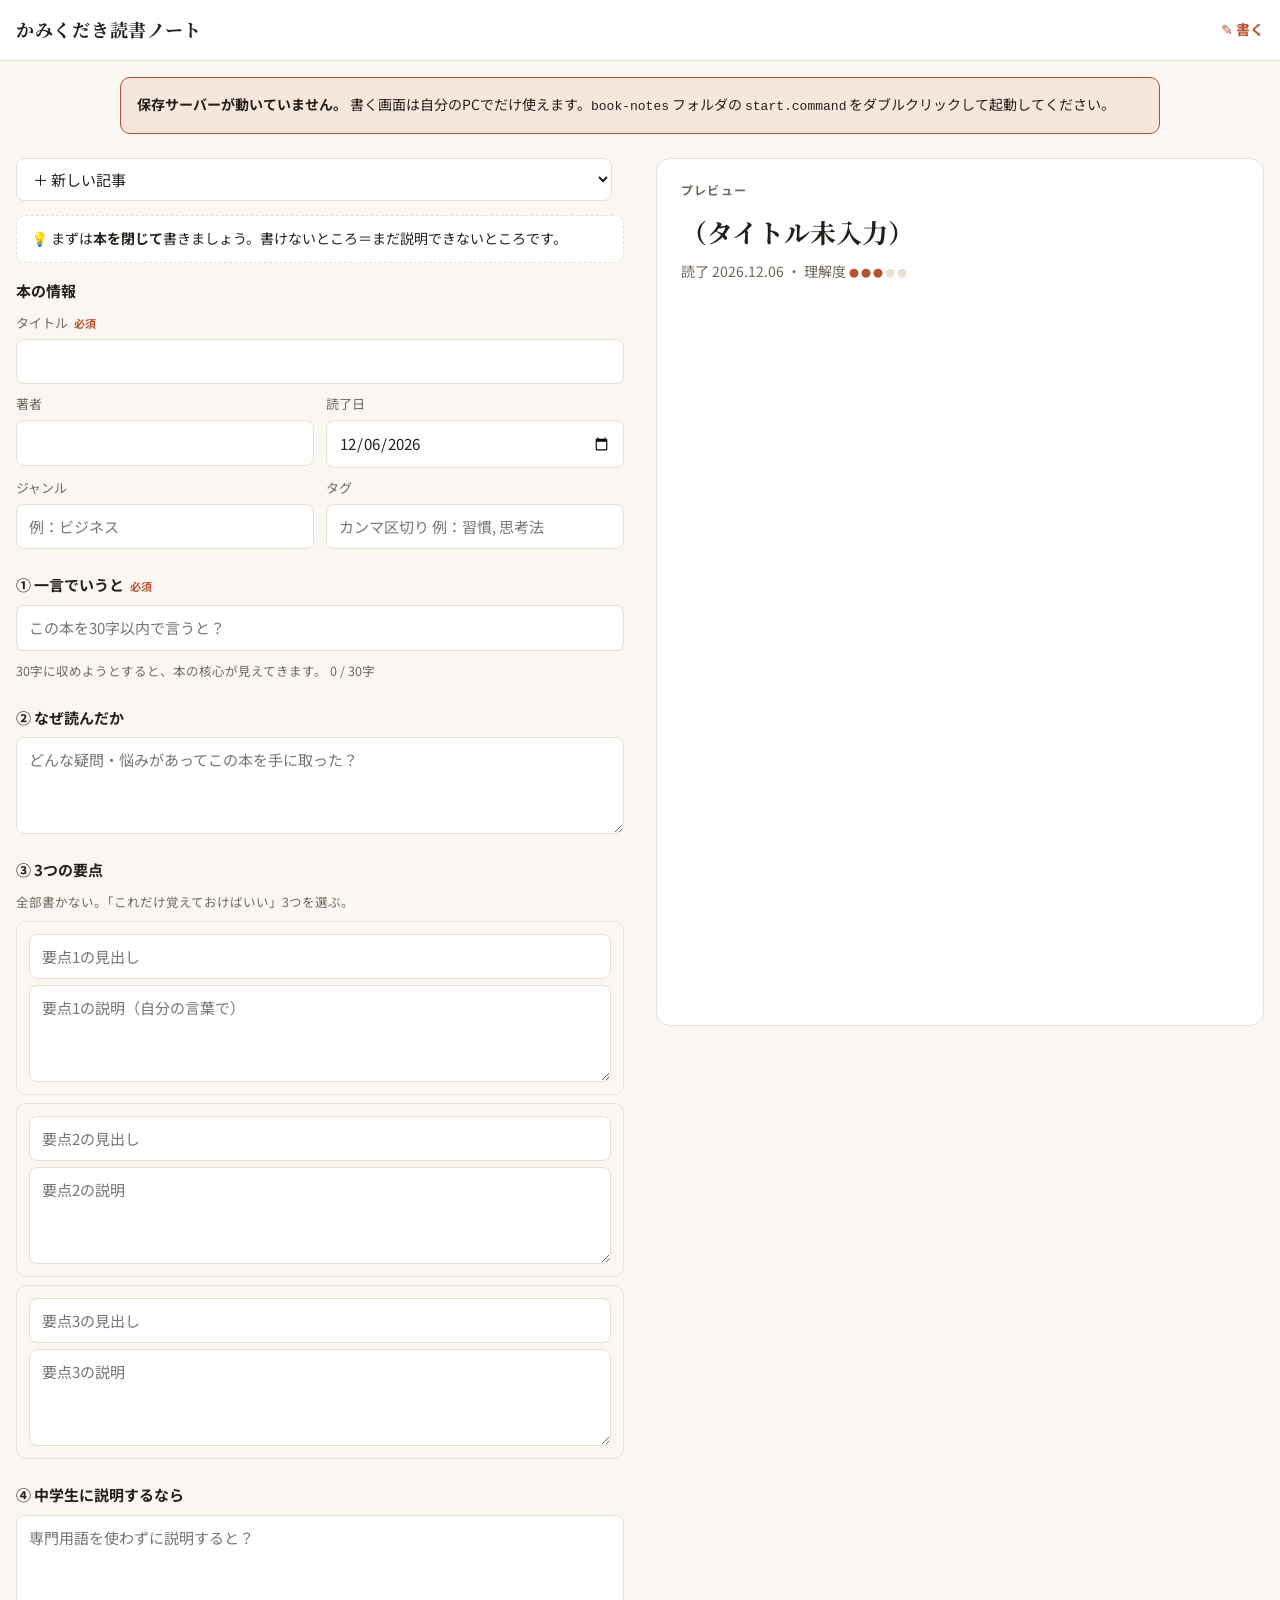
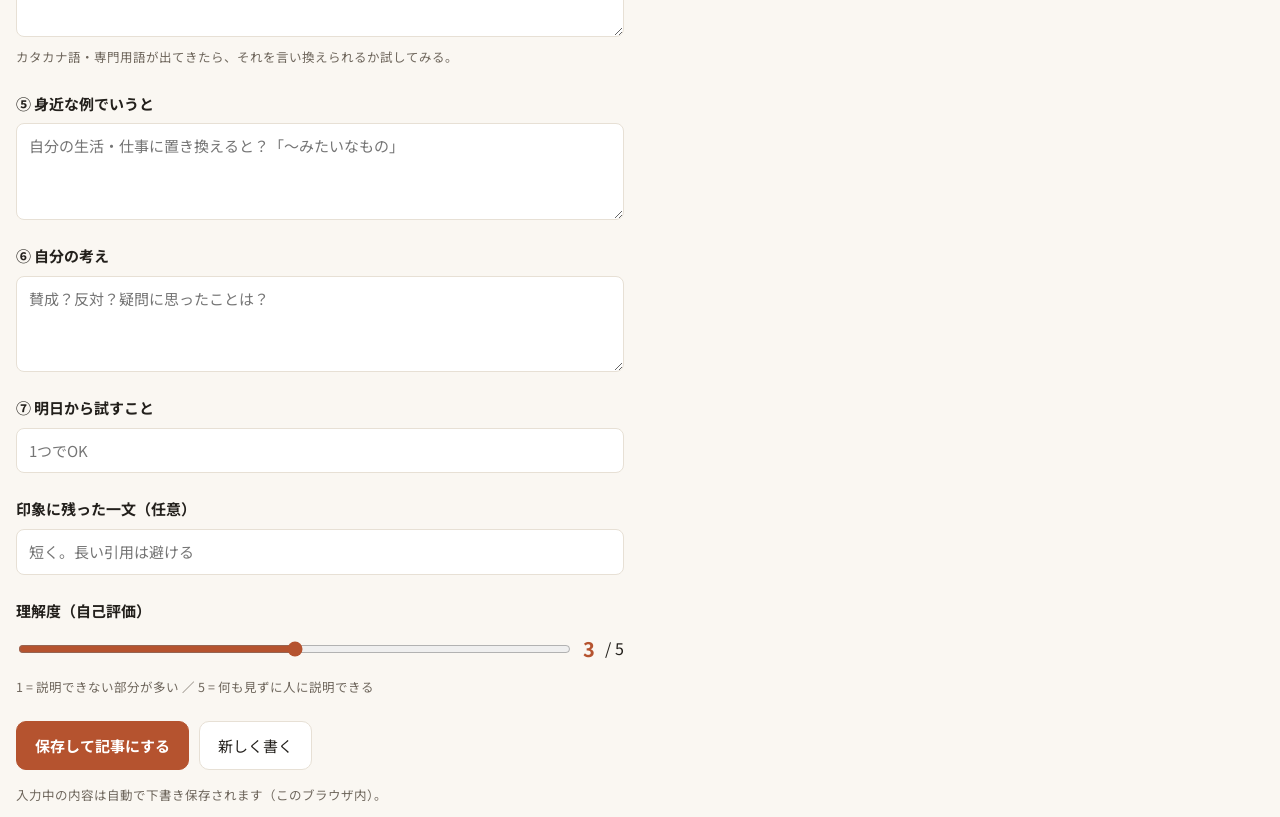
==== write.html @ d33affd3 "読書要約ブログ「かみくだき読書ノート」を作成 Co-Authored-By: Claude Opus 5.5 <noreply@anthropic.com>" ====
<!doctype html>
<html lang="ja">
<head>
  <meta charset="utf-8">
  <meta name="viewport" content="width=device-width, initial-scale=1">
  <meta name="robots" content="noindex">
  <title>書く | かみくだき読書ノート</title>
  <link rel="preconnect" href="https://fonts.googleapis.com">
  <link rel="preconnect" href="https://fonts.gstatic.com" crossorigin>
  <link href="https://fonts.googleapis.com/css2?family=Noto+Sans+JP:wght@400;500;700&family=Noto+Serif+JP:wght@600;700&display=swap" rel="stylesheet">
  <link rel="stylesheet" href="style.css">
</head>
<body class="writer">
  <header class="site-header">
    <div class="wrap wide">
      <a class="logo" href="index.html">かみくだき読書ノート</a>
      <span class="nav-sub">✎ 書く</span>
    </div>
  </header>

  <div id="offline" class="notice wrap" hidden>
    <strong>保存サーバーが動いていません。</strong>
    書く画面は自分のPCでだけ使えます。<code>book-notes</code> フォルダの <code>start.command</code> をダブルクリックして起動してください。
  </div>

  <main class="wrap wide editor">
    <form id="form" class="ed-form" autocomplete="off">
      <div class="ed-bar">
        <select id="pick" aria-label="編集する記事"></select>
        <span id="status" class="status"></span>
      </div>

      <p class="tip">💡 まずは<strong>本を閉じて</strong>書きましょう。書けないところ＝まだ説明できないところです。</p>

      <fieldset>
        <legend>本の情報</legend>
        <label><span>タイトル<span class="req">必須</span></span><input name="title" required></label>
        <div class="row">
          <label>著者<input name="author"></label>
          <label>読了日<input name="readDate" type="date"></label>
        </div>
        <div class="row">
          <label>ジャンル<input name="category" list="cats" placeholder="例：ビジネス"></label>
          <label>タグ<input name="tags" placeholder="カンマ区切り 例：習慣, 思考法"></label>
        </div>
        <datalist id="cats"></datalist>
      </fieldset>

      <fieldset>
        <legend>① 一言でいうと<span class="req">必須</span></legend>
        <input name="oneLine" required data-limit="30" placeholder="この本を30字以内で言うと？">
        <small class="hint">30字に収めようとすると、本の核心が見えてきます。<span class="count"></span></small>
      </fieldset>

      <fieldset>
        <legend>② なぜ読んだか</legend>
        <textarea name="why" rows="3" placeholder="どんな疑問・悩みがあってこの本を手に取った？"></textarea>
      </fieldset>

      <fieldset>
        <legend>③ 3つの要点</legend>
        <small class="hint">全部書かない。「これだけ覚えておけばいい」3つを選ぶ。</small>
        <div class="pt"><input name="p1h" placeholder="要点1の見出し"><textarea name="p1b" rows="3" placeholder="要点1の説明（自分の言葉で）"></textarea></div>
        <div class="pt"><input name="p2h" placeholder="要点2の見出し"><textarea name="p2b" rows="3" placeholder="要点2の説明"></textarea></div>
        <div class="pt"><input name="p3h" placeholder="要点3の見出し"><textarea name="p3b" rows="3" placeholder="要点3の説明"></textarea></div>
      </fieldset>

      <fieldset>
        <legend>④ 中学生に説明するなら</legend>
        <textarea name="easy" rows="4" placeholder="専門用語を使わずに説明すると？"></textarea>
        <small class="hint">カタカナ語・専門用語が出てきたら、それを言い換えられるか試してみる。</small>
      </fieldset>

      <fieldset>
        <legend>⑤ 身近な例でいうと</legend>
        <textarea name="example" rows="3" placeholder="自分の生活・仕事に置き換えると？「〜みたいなもの」"></textarea>
      </fieldset>

      <fieldset>
        <legend>⑥ 自分の考え</legend>
        <textarea name="opinion" rows="3" placeholder="賛成？反対？疑問に思ったことは？"></textarea>
      </fieldset>

      <fieldset>
        <legend>⑦ 明日から試すこと</legend>
        <input name="action" placeholder="1つでOK">
      </fieldset>

      <fieldset>
        <legend>印象に残った一文（任意）</legend>
        <input name="quote" placeholder="短く。長い引用は避ける">
      </fieldset>

      <fieldset>
        <legend>理解度（自己評価）</legend>
        <div class="range">
          <input name="understanding" type="range" min="1" max="5" step="1" value="3">
          <output id="uOut">3</output><span>/ 5</span>
        </div>
        <small class="hint">1 = 説明できない部分が多い ／ 5 = 何も見ずに人に説明できる</small>
      </fieldset>

      <div class="ed-actions">
        <button type="submit" class="btn primary">保存して記事にする</button>
        <button type="button" id="newBtn" class="btn">新しく書く</button>
        <button type="button" id="delBtn" class="btn danger" hidden>この記事を削除</button>
      </div>
      <p class="hint">入力中の内容は自動で下書き保存されます（このブラウザ内）。</p>
    </form>

    <aside class="ed-preview">
      <div class="pv-label">プレビュー</div>
      <article id="preview"></article>
    </aside>
  </main>

  <script src="books.js"></script>
  <script src="app.js"></script>
  <script src="write.js"></script>
</body>
</html>
---- style.css ----
:root {
  --bg: #faf7f2;
  --surface: #ffffff;
  --ink: #23201c;
  --muted: #6f675d;
  --line: #e7e0d5;
  --accent: #b5532f;
  --accent-soft: #f6e6dc;
  --shadow: 0 1px 2px rgba(40, 30, 20, .05), 0 6px 20px rgba(40, 30, 20, .06);
}
@media (prefers-color-scheme: dark) {
  :root {
    --bg: #1a1816;
    --surface: #242120;
    --ink: #ede7df;
    --muted: #a59c90;
    --line: #38332f;
    --accent: #e48a62;
    --accent-soft: #3a2a22;
    --shadow: 0 1px 2px rgba(0, 0, 0, .3);
  }
}

* { box-sizing: border-box; }
html { -webkit-text-size-adjust: 100%; }
body {
  margin: 0;
  background: var(--bg);
  color: var(--ink);
  font-family: "Noto Sans JP", system-ui, -apple-system, "Hiragino Sans", sans-serif;
  line-height: 1.85;
  font-size: 16px;
}
a { color: inherit; }
.wrap { max-width: 1040px; margin: 0 auto; padding: 0 16px; }
.narrow { max-width: 720px; }

/* header / footer */
.site-header { border-bottom: 1px solid var(--line); background: var(--surface); }
.site-header .wrap { height: 60px; display: flex; align-items: center; }
.logo { font-family: "Noto Serif JP", serif; font-weight: 700; text-decoration: none; font-size: 18px; letter-spacing: .04em; }
.site-footer { margin-top: 80px; padding: 28px 0; border-top: 1px solid var(--line); color: var(--muted); font-size: 13px; }

/* hero */
.hero { padding: 56px 0 28px; }
.eyebrow { color: var(--accent); font-weight: 700; font-size: 13px; letter-spacing: .12em; text-transform: uppercase; margin: 0 0 8px; }
.hero h1 { font-family: "Noto Serif JP", serif; font-size: clamp(28px, 5vw, 42px); line-height: 1.4; margin: 0 0 16px; }
.lead { color: var(--muted); max-width: 640px; margin: 0; }
.stats { display: flex; gap: 24px; margin-top: 20px; color: var(--muted); font-size: 14px; }
.stats strong { color: var(--ink); font-size: 22px; margin-right: 4px; }

/* controls */
.controls { display: flex; flex-direction: column; gap: 12px; margin: 16px 0 24px; }
#search {
  width: 100%; padding: 12px 14px; font: inherit; font-size: 15px;
  border: 1px solid var(--line); border-radius: 10px; background: var(--surface); color: var(--ink);
}
#search:focus { outline: 2px solid var(--accent); outline-offset: 1px; }
.chips { display: flex; flex-wrap: wrap; gap: 8px; }
.chip {
  font: inherit; font-size: 13px; padding: 4px 14px; border-radius: 999px; cursor: pointer;
  border: 1px solid var(--line); background: var(--surface); color: var(--muted);
}
.chip.on { background: var(--ink); color: var(--bg); border-color: var(--ink); }

/* cards */
.grid { display: grid; grid-template-columns: repeat(auto-fill, minmax(280px, 1fr)); gap: 16px; }
.card {
  display: flex; flex-direction: column; text-decoration: none; padding: 20px;
  background: var(--surface); border: 1px solid var(--line); border-radius: 14px; box-shadow: var(--shadow);
  transition: transform .15s, border-color .15s;
}
.card:hover { transform: translateY(-2px); border-color: var(--accent); }
.card h2 { font-family: "Noto Serif JP", serif; font-size: 19px; line-height: 1.5; margin: 10px 0 2px; }
.author { color: var(--muted); font-size: 13px; margin: 0 0 12px; }
.one { margin: 0 0 16px; font-size: 14.5px; flex: 1; }
.card-top { display: flex; gap: 8px; align-items: center; }
.cat { font-size: 12px; font-weight: 700; color: var(--accent); background: var(--accent-soft); padding: 2px 10px; border-radius: 999px; }
.badge { font-size: 11px; color: var(--muted); border: 1px dashed var(--muted); padding: 1px 8px; border-radius: 999px; }
.card-foot { display: flex; justify-content: space-between; align-items: center; font-size: 12px; color: var(--muted); border-top: 1px solid var(--line); padding-top: 10px; }
.meter { color: var(--accent); letter-spacing: 2px; font-size: 10px; }
.meter .off { color: var(--line); }
.empty { color: var(--muted); text-align: center; padding: 40px 0; }

/* article */
.back { display: inline-block; margin: 28px 0 8px; color: var(--muted); font-size: 14px; text-decoration: none; }
.back:hover { color: var(--accent); }
.art-head h1 { font-family: "Noto Serif JP", serif; font-size: clamp(26px, 4.5vw, 36px); line-height: 1.45; margin: 12px 0 8px; }
.meta { color: var(--muted); font-size: 14px; margin: 0; }
.tags { display: flex; flex-wrap: wrap; gap: 10px; margin: 8px 0 0; font-size: 13px; color: var(--muted); }

.oneline {
  margin: 32px 0 8px; padding: 22px 24px; border-radius: 14px;
  background: var(--accent-soft); border-left: 4px solid var(--accent);
}
.oneline .label { font-size: 12px; font-weight: 700; color: var(--accent); letter-spacing: .08em; }
.oneline p { font-family: "Noto Serif JP", serif; font-size: 20px; line-height: 1.6; margin: 4px 0 0; }

.block { margin-top: 40px; }
.block h3 { display: flex; align-items: baseline; gap: 12px; font-size: 18px; margin: 0 0 12px; padding-bottom: 8px; border-bottom: 1px solid var(--line); }
.num { font-family: "Noto Serif JP", serif; color: var(--accent); font-size: 14px; }
.block p { margin: 0; }

.points { list-style: none; padding: 0; margin: 0; display: grid; gap: 14px; }
.points li { display: flex; gap: 14px; padding: 16px 18px; background: var(--surface); border: 1px solid var(--line); border-radius: 12px; }
.pt-n { flex: none; width: 28px; height: 28px; border-radius: 50%; background: var(--accent); color: #fff; display: grid; place-items: center; font-weight: 700; font-size: 14px; margin-top: 2px; }
.points h4 { margin: 0 0 4px; font-size: 16px; }

.quote { margin: 40px 0 0; padding: 4px 0 4px 18px; border-left: 3px solid var(--line); color: var(--muted); font-family: "Noto Serif JP", serif; }

.pager { display: flex; justify-content: space-between; gap: 16px; margin-top: 56px; padding-top: 20px; border-top: 1px solid var(--line); font-size: 14px; }
.pager a { text-decoration: none; color: var(--muted); max-width: 48%; }
.pager a:hover { color: var(--accent); }

/* ---------- 書く画面 ---------- */
.site-header .wrap { gap: 16px; }
.nav-write, .nav-sub { margin-left: auto; font-size: 14px; text-decoration: none; color: var(--accent); font-weight: 700; }
.wrap.wide { max-width: 1320px; }
.notice { margin-top: 16px; padding: 14px 16px; border: 1px solid var(--accent); background: var(--accent-soft); border-radius: 10px; font-size: 14px; }
.notice code, .hint code { font-size: 13px; }

.editor { display: grid; grid-template-columns: minmax(0, 1fr); gap: 32px; padding-top: 24px; }
@media (min-width: 980px) {
  .editor { grid-template-columns: minmax(0, 1fr) minmax(0, 1fr); }
  .ed-preview { position: sticky; top: 16px; max-height: calc(100vh - 32px); overflow: auto; }
}
.ed-bar { display: flex; flex-wrap: wrap; gap: 12px; align-items: center; }
.ed-bar select { flex: 1; min-width: 0; }
.status { font-size: 13px; }
.status.muted { color: var(--muted); }
.status.ok { color: #2f8a4c; font-weight: 700; }
.status.err { color: #c0392b; font-weight: 700; }
.status a { color: var(--accent); margin-left: 6px; }
.tip { font-size: 14px; background: var(--surface); border: 1px dashed var(--line); padding: 10px 14px; border-radius: 10px; }

.ed-form fieldset { border: 0; padding: 0; margin: 0 0 22px; display: flex; flex-direction: column; gap: 8px; }
.ed-form legend { font-weight: 700; font-size: 15px; margin-bottom: 6px; padding: 0; }
.ed-form label { display: flex; flex-direction: column; gap: 4px; font-size: 13px; color: var(--muted); flex: 1; min-width: 0; }
.ed-form .row { display: flex; gap: 12px; flex-wrap: wrap; }
.ed-form .row label { min-width: 180px; }
.ed-form input:not([type=range]), .ed-form textarea, .ed-form select {
  width: 100%; font: inherit; font-size: 15px; color: var(--ink); background: var(--surface);
  border: 1px solid var(--line); border-radius: 8px; padding: 9px 12px; line-height: 1.7;
}
.ed-form textarea { resize: vertical; }
.ed-form input:focus, .ed-form textarea:focus, .ed-form select:focus { outline: 2px solid var(--accent); outline-offset: 0; border-color: transparent; }
.req { font-size: 11px; color: var(--accent); margin-left: 6px; font-weight: 700; }
.hint { font-size: 12.5px; color: var(--muted); }
.count.over { color: #c0392b; font-weight: 700; }
.pt { display: flex; flex-direction: column; gap: 6px; padding: 12px; border: 1px solid var(--line); border-radius: 10px; background: var(--bg); }
.range { display: flex; align-items: center; gap: 10px; }
.range input { flex: 1; accent-color: var(--accent); }
.range output { font-weight: 700; font-size: 20px; color: var(--accent); }

.ed-actions { display: flex; flex-wrap: wrap; gap: 10px; margin-top: 8px; }
.btn { font: inherit; font-size: 15px; padding: 10px 18px; border-radius: 10px; border: 1px solid var(--line); background: var(--surface); color: var(--ink); cursor: pointer; }
.btn.primary { background: var(--accent); border-color: var(--accent); color: #fff; font-weight: 700; }
.btn.danger { color: #c0392b; margin-left: auto; }
.btn:hover { filter: brightness(.96); }

.ed-preview { background: var(--surface); border: 1px solid var(--line); border-radius: 14px; padding: 20px 24px 32px; }
.pv-label { font-size: 12px; font-weight: 700; color: var(--muted); letter-spacing: .1em; }
.ed-preview .art-head h1 { font-size: 26px; }
.back.edit { margin-left: 16px; color: var(--accent); }
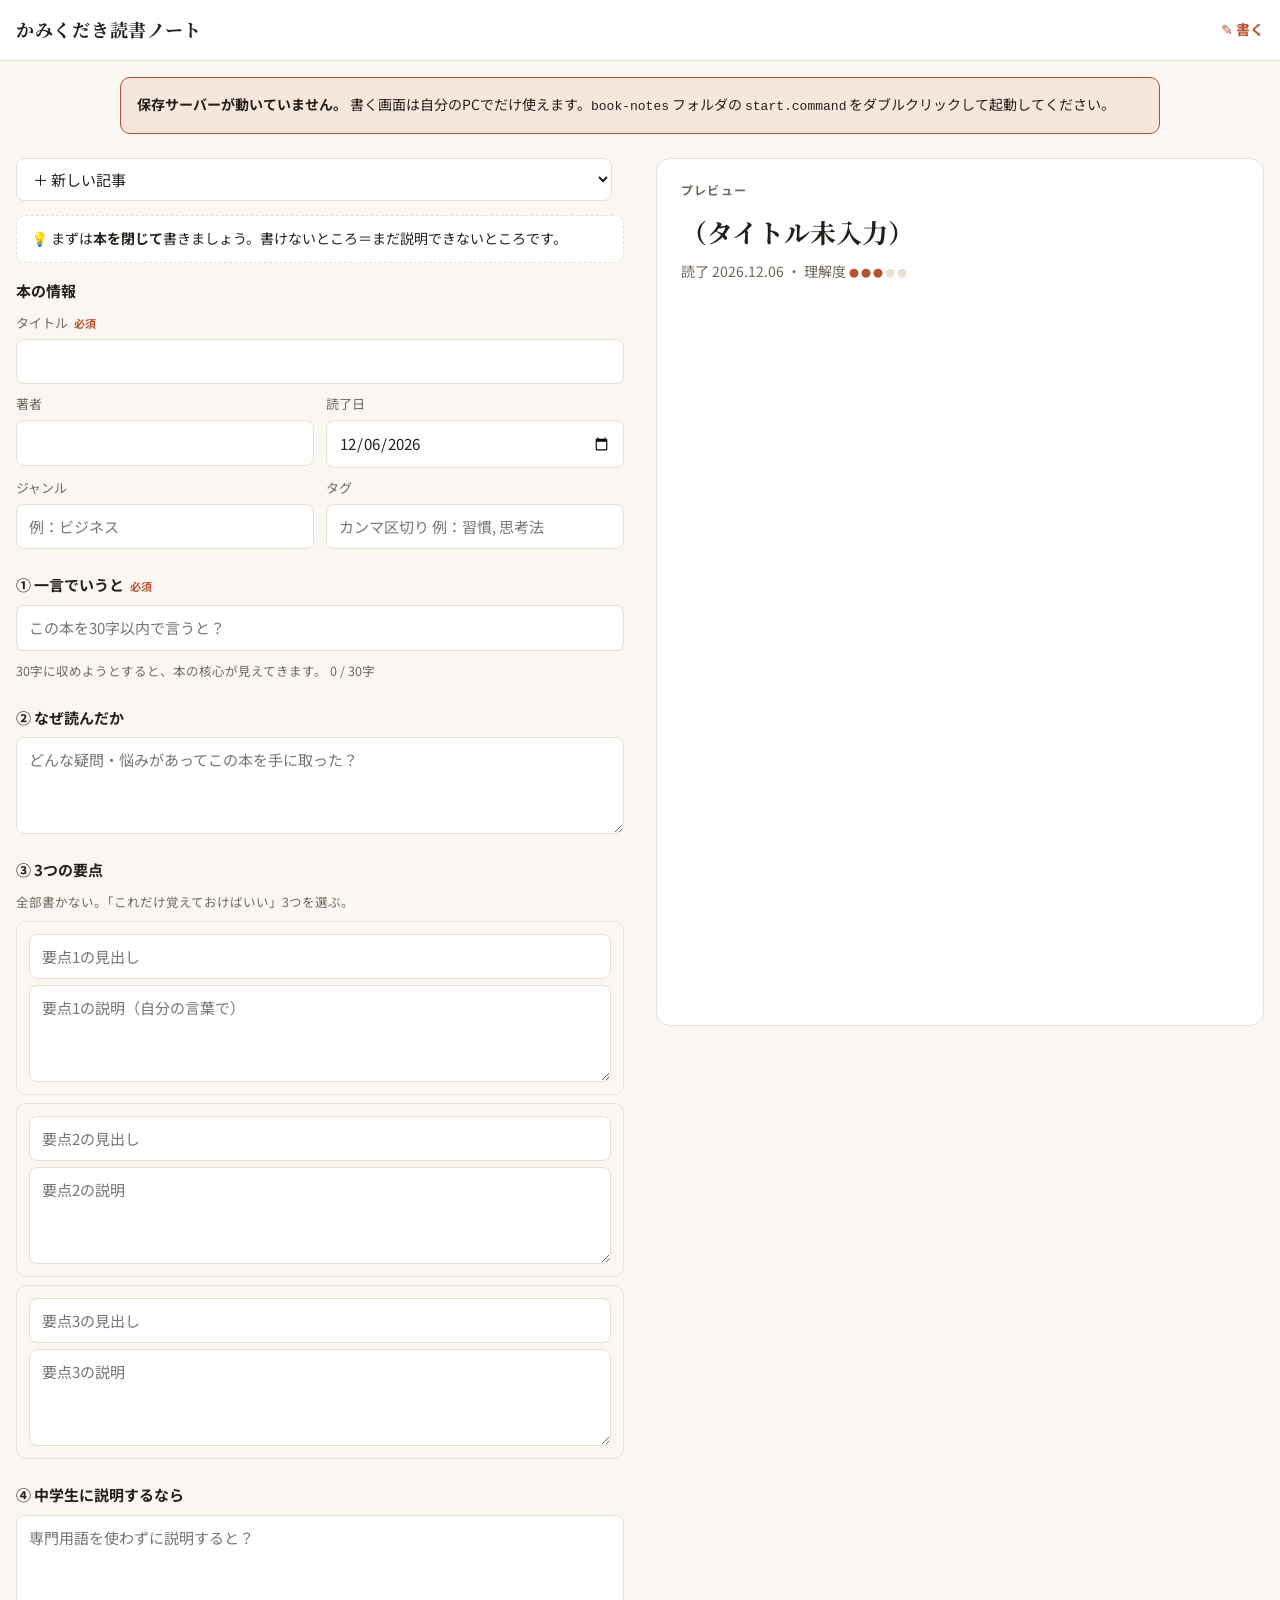
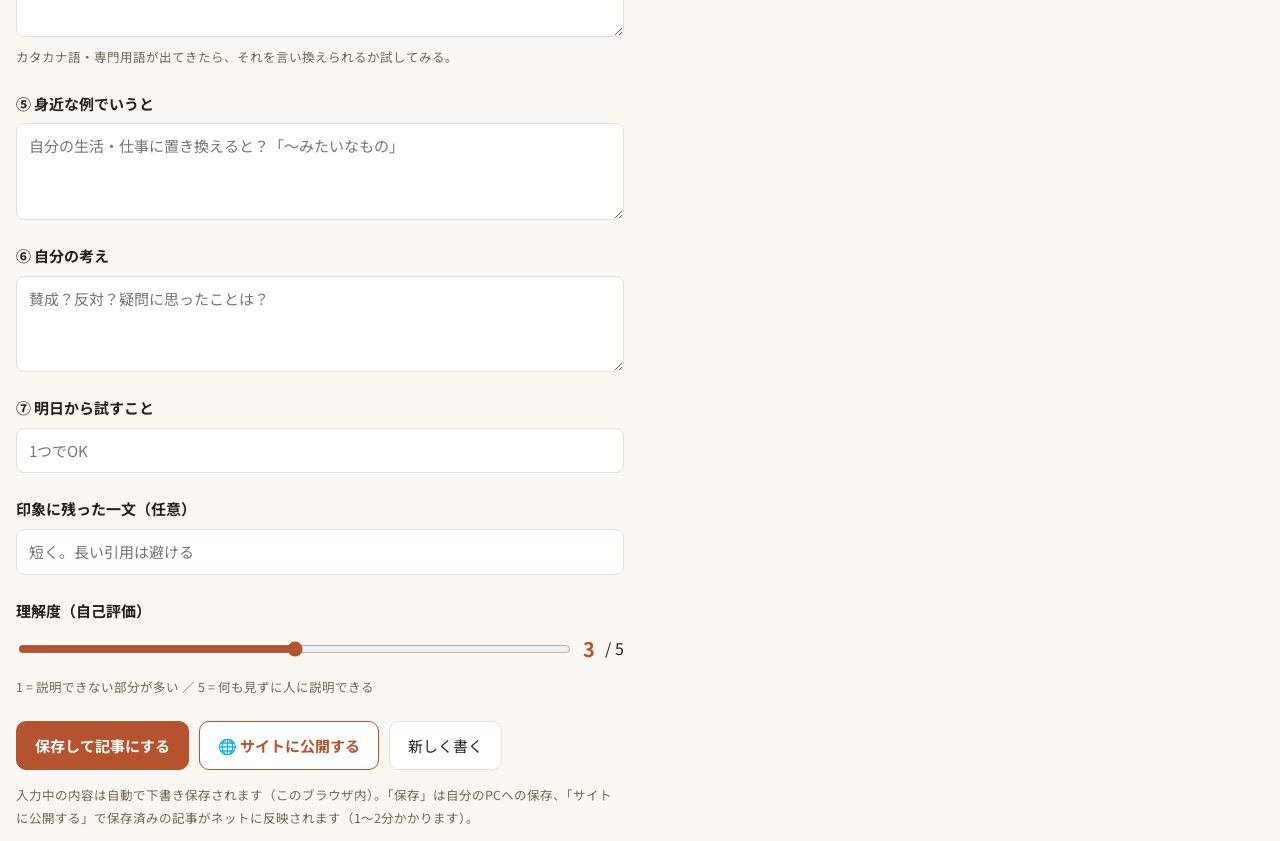
==== commit ce158ccb: "書く画面に「サイトに公開する」ボタンを追加 Co-Authored-By: Claude Opus 5.5 <noreply@anthropic.com>" ====
--- a/write.html
+++ b/write.html
@@ -102,10 +102,11 @@
 
       <div class="ed-actions">
         <button type="submit" class="btn primary">保存して記事にする</button>
+        <button type="button" id="pubBtn" class="btn pub">🌐 サイトに公開する</button>
         <button type="button" id="newBtn" class="btn">新しく書く</button>
         <button type="button" id="delBtn" class="btn danger" hidden>この記事を削除</button>
       </div>
-      <p class="hint">入力中の内容は自動で下書き保存されます（このブラウザ内）。</p>
+      <p class="hint">入力中の内容は自動で下書き保存されます（このブラウザ内）。「保存」は自分のPCへの保存、「サイトに公開する」で保存済みの記事がネットに反映されます（1〜2分かかります）。</p>
     </form>
 
     <aside class="ed-preview">
--- a/style.css
+++ b/style.css
@@ -162,3 +162,5 @@
 .pv-label { font-size: 12px; font-weight: 700; color: var(--muted); letter-spacing: .1em; }
 .ed-preview .art-head h1 { font-size: 26px; }
 .back.edit { margin-left: 16px; color: var(--accent); }
+.btn.pub { border-color: var(--accent); color: var(--accent); font-weight: 700; }
+.btn:disabled { opacity: .5; cursor: wait; }
